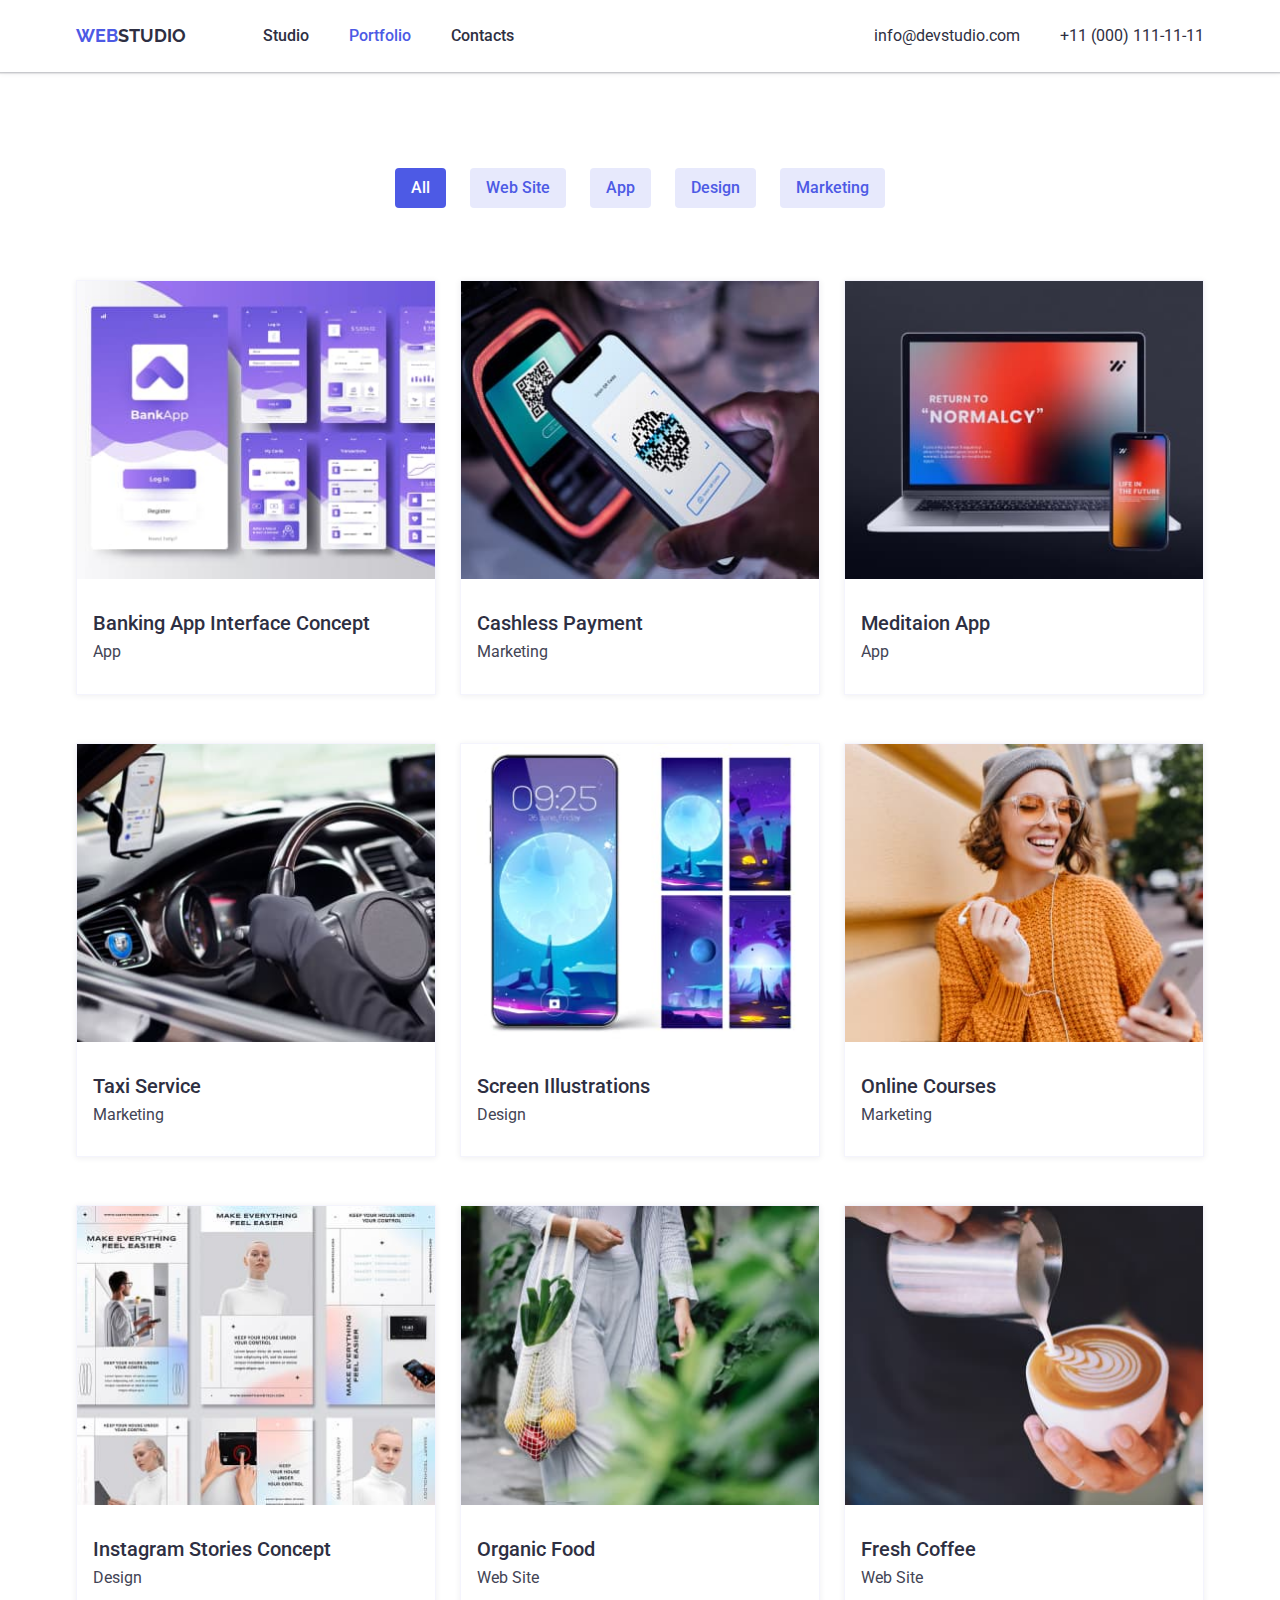
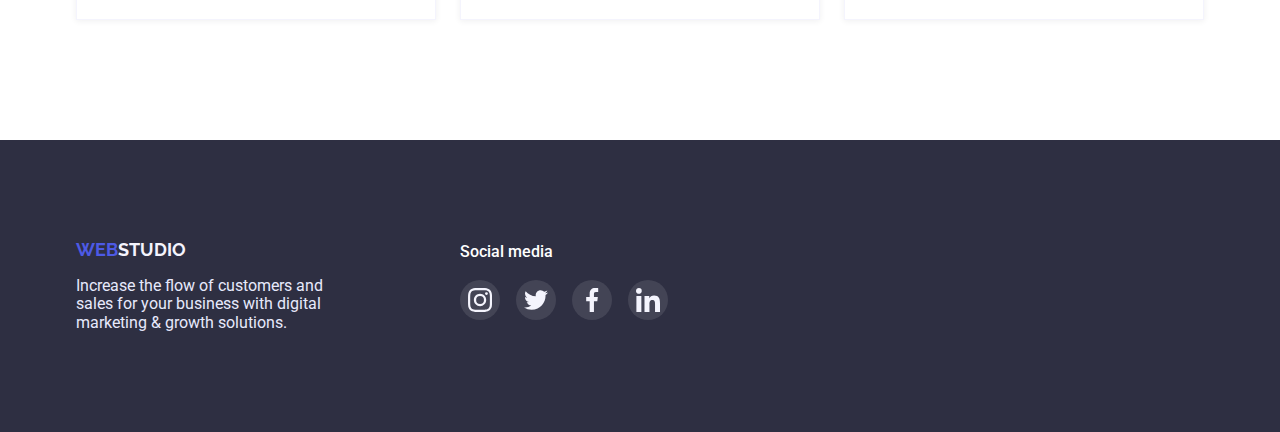
==== portfolio.html @ d269005b "Перенос проекта" ====
<!DOCTYPE html>
<html lang="en">
	<head>
		<meta charset="UTF-8" />
		<meta http-equiv="X-UA-Compatible" content="IE=edge" />
		<meta name="viewport" content="width=device-width, initial-scale=1.0" />
		<title>Portfolio</title>
		<link
			href="https://fonts.googleapis.com/css2?family=Raleway:wght@700&family=Roboto:wght@400;500;700;900&display=swap"
			rel="stylesheet"
		/>
		<link rel="stylesheet" href="./css/modern-normalize.css" />
		<link rel="stylesheet" href="./css/styles.css" />
	</head>
	<body>
		<header class="header">
			<div class="container main-nav">
				<a href="./index.html" class="logo">Web<span class="logo-dark">Studio</span></a>
				<nav>
					<ul class="site-nav list">
						<li class="item"><a href="./index.html" class="link underlineless">Studio</a></li>
						<li class="item"><a href="./portfolio.html" class="link underlineless current">Portfolio</a></li>
						<li class="item"><a href="" class="link underlineless">Contacts</a></li>
					</ul>
				</nav>
				<ul class="contact list">
					<li class="item"><a href="mailto:info@devstudio.com" class="link underlineless">info@devstudio.com</a></li>
					<li class="item"><a href="tel:+110001111111" class="link underlineless">+11 (000) 111-11-11</a></li>
				</ul>
			</div>
		</header>

		<main>
			<section class="section portfolio">
				<div class="container">
					<h1 class="section-title visually-hidden">Portfolio</h1>
					<ul class="filters-list list">
						<li class="filters">
							<button type="button" class="button primary">All</button>
						</li>
						<li class="filters">
							<button type="button" class="button secondary">Web Site</button>
						</li>
						<li class="filters">
							<button type="button" class="button secondary">App</button>
						</li>
						<li class="filters">
							<button type="button" class="button secondary">Design</button>
						</li>
						<li class="filters">
							<button type="button" class="button secondary">Marketing</button>
						</li>
					</ul>
					<ul class="list works">
						<li class="works-item shadow">
							<a href="" class="underlineless">
								<img
									src="./images/cards/card-01.jpg"
									alt="Banking App Interface Concept"
									width="360"
									class="card-img"
								/>
								<div class="cards"
									><h2 class="card-name">Banking App Interface Concept</h2> <p class="card-description">App</p></div
								>
							</a>
						</li>
						<li class="works-item shadow">
							<a href="" class="underlineless">
								<img src="./images/cards/card-02.jpg" alt="Cashless Payment" width="360" class="card-img" />
								<div class="cards"
									><h2 class="card-name">Cashless Payment</h2> <p class="card-description">Marketing</p></div
								>
							</a>
						</li>
						<li class="works-item shadow">
							<a href="" class="underlineless">
								<img src="./images/cards/card-03.jpg" alt="Meditaion App" width="360" class="card-img" />
								<div class="cards"><h2 class="card-name">Meditaion App</h2> <p class="card-description">App</p></div>
							</a>
						</li>
						<li class="works-item shadow">
							<a href="" class="underlineless">
								<img src="./images/cards/card-04.jpg" alt="Taxi Service" width="360" class="card-img" />
								<div class="cards"
									><h2 class="card-name">Taxi Service</h2> <p class="card-description">Marketing</p></div
								>
							</a>
						</li>
						<li class="works-item shadow">
							<a href="" class="underlineless">
								<img src="./images/cards/card-05.jpg" alt="Screen Illustrations" width="360" class="card-img" />
								<div class="cards"
									><h2 class="card-name">Screen Illustrations</h2> <p class="card-description">Design</p></div
								>
							</a>
						</li>
						<li class="works-item shadow">
							<a href="" class="underlineless">
								<img src="./images/cards/card-06.jpg" alt="Online Courses" width="360" class="card-img" />
								<div class="cards"
									><h2 class="card-name">Online Courses</h2> <p class="card-description">Marketing</p></div
								>
							</a>
						</li>
						<li class="works-item shadow">
							<a href="" class="underlineless">
								<img src="./images/cards/card-07.jpg" alt="Instagram Stories Concept" width="360" class="card-img" />
								<div class="cards"
									><h2 class="card-name">Instagram Stories Concept</h2> <p class="card-description">Design</p></div
								>
							</a>
						</li>
						<li class="works-item shadow">
							<a href="" class="underlineless">
								<img src="./images/cards/card-08.jpg" alt="Organic Food" width="360" class="card-img" />
								<div class="cards"
									><h2 class="card-name">Organic Food</h2> <p class="card-description">Web Site</p></div
								>
							</a>
						</li>
						<li class="works-item shadow">
							<a href="" class="underlineless">
								<img src="./images/cards/card-09.jpg" alt="Fresh Coffee" width="360" class="card-img" />
								<div class="cards"
									><h2 class="card-name">Fresh Coffee</h2> <p class="card-description">Web Site</p></div
								>
							</a>
						</li>
					</ul>
				</div>
			</section>
		</main>

		<footer class="footer">
			<div class="container footer-flex">
				<div>
					<div class="logo-footer"
						><a href="./index.html" class="logo">Web<span class="logo-light">Studio</span></a></div
					>
					<p class="footer-description"
						>Increase the flow of customers and sales for your business with digital marketing & growth solutions.</p
					>
				</div>
				<div>
					<p class="social-media">Social media</p>
					<ul class="list social-media-list">
						<li
							><a href="#inst" class="social-media-link">
								<svg width="24" height="24">
									<use href="./images/icons.svg#icon-inst"></use>
								</svg> </a
						></li>
						<li
							><a href="#twit" class="social-media-link">
								<svg width="24" height="24">
									<use href="./images/icons.svg#icon-twit"></use>
								</svg> </a
						></li>
						<li
							><a href="#fb" class="social-media-link">
								<svg width="24" height="24">
									<use href="./images/icons.svg#icon-fb"></use>
								</svg> </a
						></li>
						<li
							><a href="#lnkd" class="social-media-link">
								<svg width="24" height="24">
									<use href="./images/icons.svg#icon-lnkd"></use>
								</svg> </a
						></li>
					</ul>
				</div>
			</div>
		</footer>
	</body>
</html>
---- css/styles.css ----
/* Variable colors */

:root {
    --primary: #4D5AE5; /* CTAs, focused, active states, links */
    --dark: #2E2F42; /* overlays, shadows, headings */
    --success: #31D0AA; /* valid fields, success messages */
    --text: #434455; /* body text */
    --subtle-text: #8E8F99; /*helper text, deemphasized text */
    --accent: #E7E9FC; /* accent color, hairlines, subtle backgrounds */
    --light: #F4F4FD; /* light mode backgrounds, light mode dialogs/alerts */
    --white: #FFFFFF;
    --customers: #8e8f99;
  }

/* General */

body {
    font-family: 'Roboto', sans-serif;
    font-size: 16px;  
    color: var(--text);
    background-color: var(--white);
}

h2 {
    margin: 0;
    padding: 0;

    text-align: center;
}

h1, h2, h3, p, ul {
    margin: 0;
    padding: 0;
}

.list {
    margin: 0;
    padding: 0;

    list-style: none;
}

.underlineless {
    text-decoration: none;
}

.visually-hidden { 
    position: absolute;
    width: 1px;
    height: 1px;
    margin: -1px;
    border: 0;
    padding: 0;
    clip: rect(0 0 0 0);
    overflow: hidden;
} 

.card-name ~ p {
    margin: 0;
}

/* Logo */

.logo {
    font-family: 'Raleway';
    font-size: 18px;
    font-weight: 700;
    text-transform: uppercase;
    text-decoration: none;
    color:  var(--primary);
}

.logo-dark {
    color: var(--dark);
}

.logo-light {
    color: var(--light);
}

.logo-footer {
    display: block;
    margin-bottom: 16px;
}

/* Container */

.container {
    width: 1158px;
    margin: 0 auto;
    padding: 0px 15px;
}

.shadow {
    border: 0.5px solid #F4F4FD;
    box-shadow: 0px 1px 6px rgba(46, 47, 66, 0.08);
}

/* Main nav */

.header {
    background-color: #FFFFFF;
    box-shadow: 0px 2px 1px rgba(46, 47, 66, 0.08), 
            0px 1px 1px rgba(46, 47, 66, 0.16), 
            0px 1px 6px rgba(46, 47, 66, 0.08);
}

.main-nav {
display: flex;
align-items: center;
}

/* Site nav */

.site-nav {
    display: flex;
    margin-left: 77px;

    font-size: 16px;
    font-weight: 500;
    line-height: 1.5;
}

.site-nav .item:not(:last-child) {
    margin-right: 40px;
}

.site-nav .link {
    display: block;
    padding-top: 24px;
    padding-bottom: 24px;

    color:  var(--dark);
}

.site-nav .link:hover,
.site-nav .link:focus {
    color: var(--text);
}

.site-nav .link:active {
    color: var(--primary);
}

.site-nav .current {
    color: var(--primary);
}

/* Contacts */

.contact {
    display: flex;
    margin-left: auto;
}

.contact .item + .item {
    margin-left: 40px;
}

.contact .link {
    color: var(--dark);
}

.contact .link:hover, 
.contact .link:focus {
    color: var(--primary);
}

/* Hero */

.hero {
    max-width: 1440px;
    height: 600px;
    margin-left: auto;
    margin-right: auto;
    padding-top: 192px;
    padding-bottom: 192px;

    background-image:linear-gradient(to right, rgba(46,47,66, 0.7), rgba(46,47,66, 0.7)), url(../images/hero-bg.jpg);
    background-color: var(--dark);
    background-repeat: no-repeat;
    background-position: center;
    background-size: cover;

    text-align: center;
    color: var(--white);
}

.hero-title {
    margin-top: 0;
    margin-bottom: 48px;

    font-size: 56px;
    font-weight: 500;  
}

/* Section */

.section {
    padding-top: 120px;
    padding-bottom: 120px;
}

.section-adv {
    padding-top: 120px;
}

.section-title {
    margin-bottom: 72px;

    font-size: 36px;
    font-weight: 500;
    text-transform: capitalize;
    color: var(--dark);
}

.section.light {
    background-color: var(--light);
}

/* Advantage */

.advantage {
    margin-top: 0;
    margin: 8px 0;

    font-size: 24px;
    font-weight: 500;
    line-height: 1.2;  
    color: var(--dark);   
}

.advantage-icon {
    width: 100%;
    height: 112px;
    background-color:var(--light);
    display: flex;
    align-items: center;
    justify-content: center;
}

.advantage ~ p {
    line-height: 1.5;  
}

.advantage-list {
    display: flex;
}

.advantage-list .item {
    width: 264px;
}

.advantage-list .item:not(:last-child) {
    margin-right: 24px;
}

.advantage ~ p {
    margin: 0;
}

/* Dev Img */

.dev-img {
    display: flex;
}

.dev-img .item:not(:last-child) {
    margin-right: 24px;
}

.dev-img-item {
    display: block;
}

/* Team */

.team-list {
    display: flex;
}

.team-item:not(:last-child) {
    margin-right: 24px;    
}

.team-card {
    background-color: var(--white);
    text-align: center;
    padding: 32px 16px;
}

.team-card p {
    padding-bottom: 8px;
}

.team-name {
    padding-bottom: 8px;
    font-size: 20px;
    font-weight: 500;
    line-height: 1.2;
    color: var(--dark);  
}

.team-img {
    display: block;
}

.team-links {
    display: flex;
    justify-content: space-between;
    align-items: center;
    height: 48px;
}

.team-links li {
    width: 40px;
    height: 40px;
}

.team-link {
    display: block;
    width: 100%;
    height: 100%;
    background-color: var(--primary);
    border-radius: 50%;
    display: flex;
    justify-content: center;
    align-items: center;
}

/* Customers */

.customers {
    display: flex;
    justify-content: space-between;
}

.customers .list {
    width: 168px;
    height: 88px;
}

.customer-item {
    display: flex;
    justify-content: center;
    align-items: center;
    width: 100%;
    height: 100%;
    border: 1px solid var(--subtle-text);
    border-radius: 4px;
    fill: var(--customers);
}

.customer-item:hover,
.customer-item:focus {
    border: 1px solid var(--primary);
    border-radius: 4px;
    fill: var(--primary);
}

/* Button */

button {
    padding: 8px 16px;

    font-size: 16px;
    font-family: inherit;
    font-weight: 500;
    line-height: 1.5;
    border: 0px;
    border-radius: 4px;
    cursor: pointer;
}

.button:hover, .button:focus {
    box-shadow: 0px 3px 1px rgba(0, 0, 0, 0.1), 0px 2px 1px rgba(0, 0, 0, 0.08), 0px 2px 2px rgba(0, 0, 0, 0.12);
}

.button-hero:hover, .button-hero:focus {
    box-shadow: 0px 1px 6px rgba(46, 47, 66, 0.08), 0px 1px 1px rgba(46, 47, 66, 0.16), 0px 2px 1px rgba(46, 47, 66, 0.08);
}

.filters-list {
    display: flex;
    justify-content: center;
}

.filters:not(:last-child) {
    margin-right: 24px;
}

button.primary {
    color: var(--white);
    background-color: var(--primary);
}

button.primary:active {
    background-color: #404BBF;
}

button.secondary {
    color: var(--primary);
    background-color: var(--accent);
}

button.secondary:hover,
button.secondary:focus {
    color: var(--white);
    background-color: var(--primary);  
}

button.secondary:active {
    color: var(--white);
    background-color: #404BBF;
}

/* Portfolio */

.portfolio {
    padding-top: 96px;
    padding-bottom: 120px;
}

.works {
    margin-top: 72px;
}

.list.works {
    display: flex;
    flex-wrap: wrap;
}

.works-item {
    width: 360px;
    margin-right: 24px;
    margin-bottom: 48px;
}

.works-item a:hover {
    display: block;
    box-shadow: 0px 1px 6px rgba(46, 47, 66, 0.08), 0px 1px 1px rgba(46, 47, 66, 0.16), 0px 2px 1px rgba(46, 47, 66, 0.08);
}

.works-item:nth-child(3n) {
    margin-right: 0px;
}

.works-item:nth-last-child(-n+3) {
    margin-bottom: 0px;
}

.card-img {
    width: 100%;
    display: block;
}

.cards {
    padding-left: 16px;
    padding-right: 16px;
    background-color: var(--white);
    text-align: left;
    padding-top: 32px;
    padding-bottom: 32px;
}

.card-name {
    padding-bottom: 8px;
    font-size: 20px;
    font-weight: 500;
    line-height: 1.2;
    text-align: left;
    color: var(--dark); 
}

.card-description {
    color: var(--text);
}

/* Footer */

.footer {
    padding: 100px 0px;

    color: var(--accent);
    background-color: var(--dark);
}

.footer-description {
margin-bottom: 0;
margin-right: 120px;
width: 264px;
}

.footer-flex {
    display: flex;
}

.social-media {
    width: 208px;
    color: var(--white);
    font-weight: 500;
    line-height: 1.5;
    margin-bottom: 16px;
}

.social-media-list {
    display: flex;
    justify-content: space-between;
}

.social-media-link {
    display: inline-block;
    width: 40px;
    height: 40px;
    background-color: rgba(255, 255, 255, 0.1);
    border-radius: 50%;
    display: flex;
    justify-content: center;
    align-items: center;
}

.social-media-link:hover,
.social-media-link:focus {
    background-color: var(--success);
}
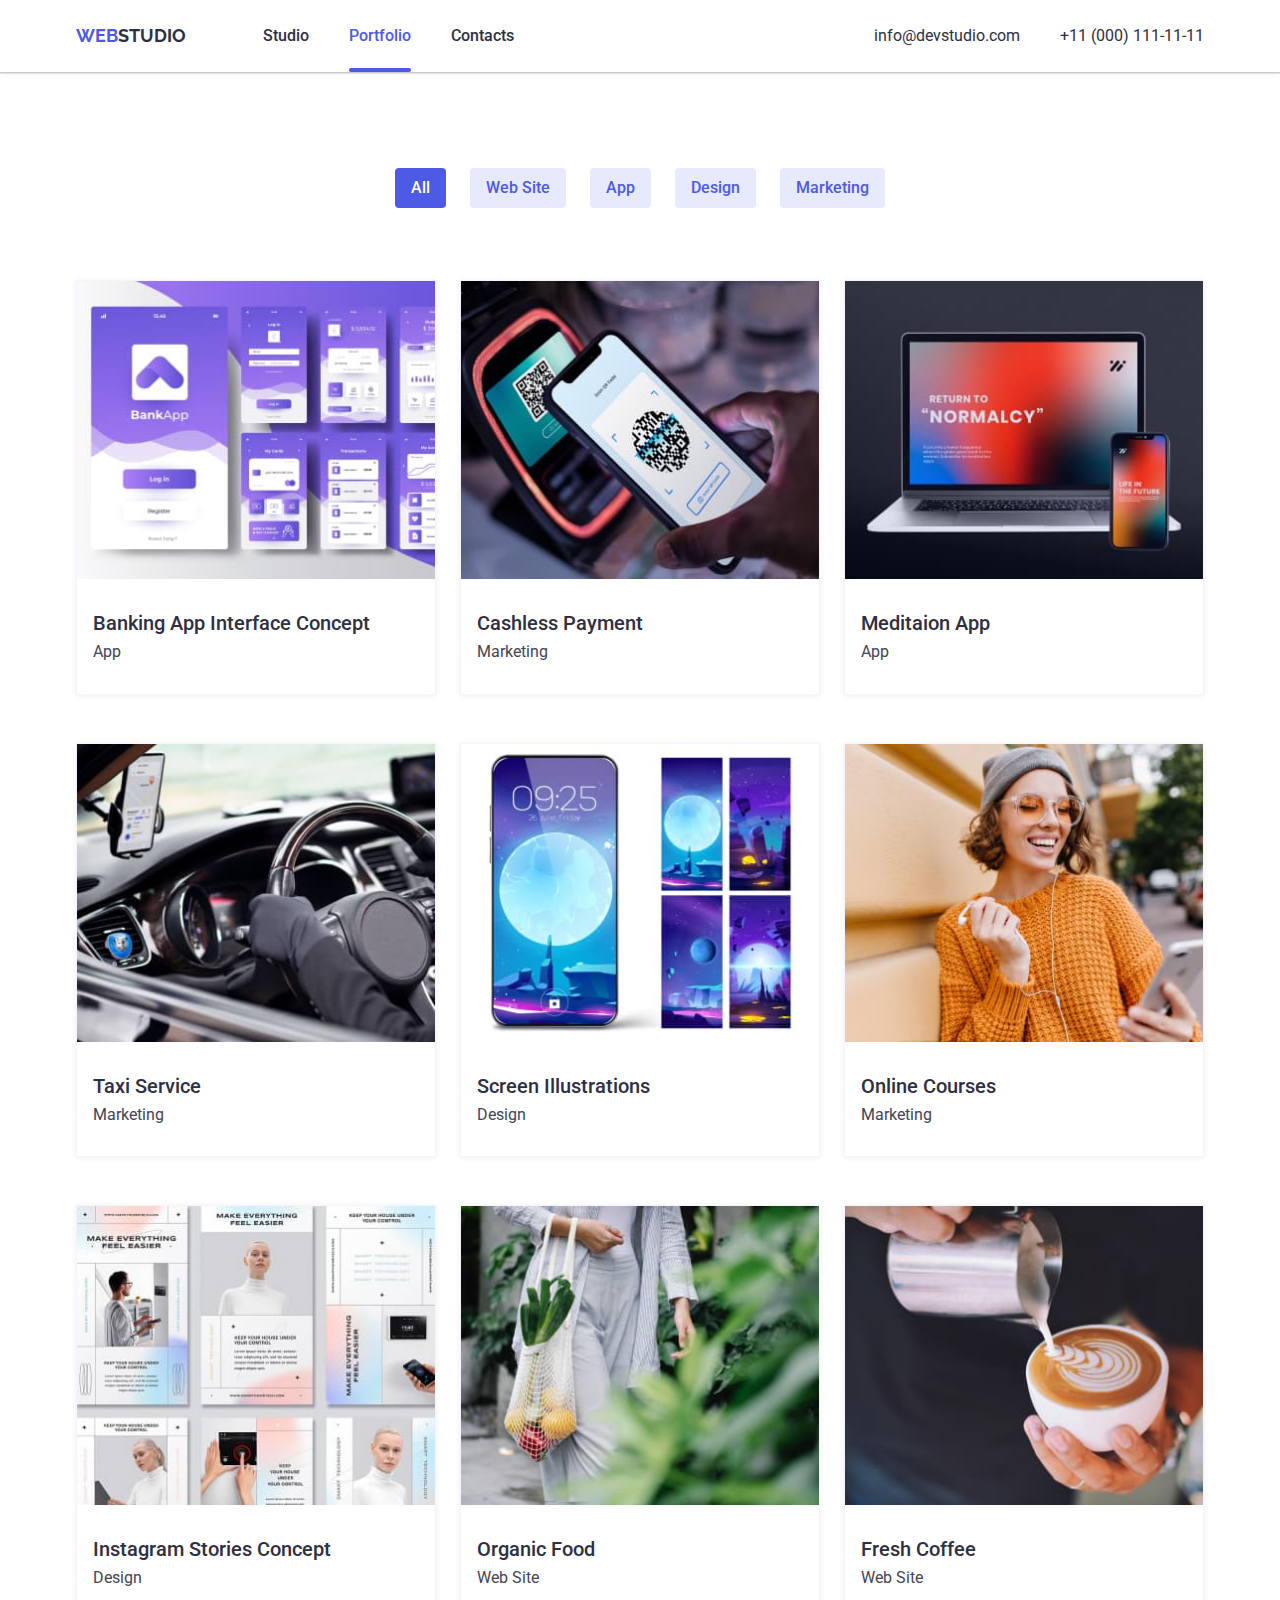
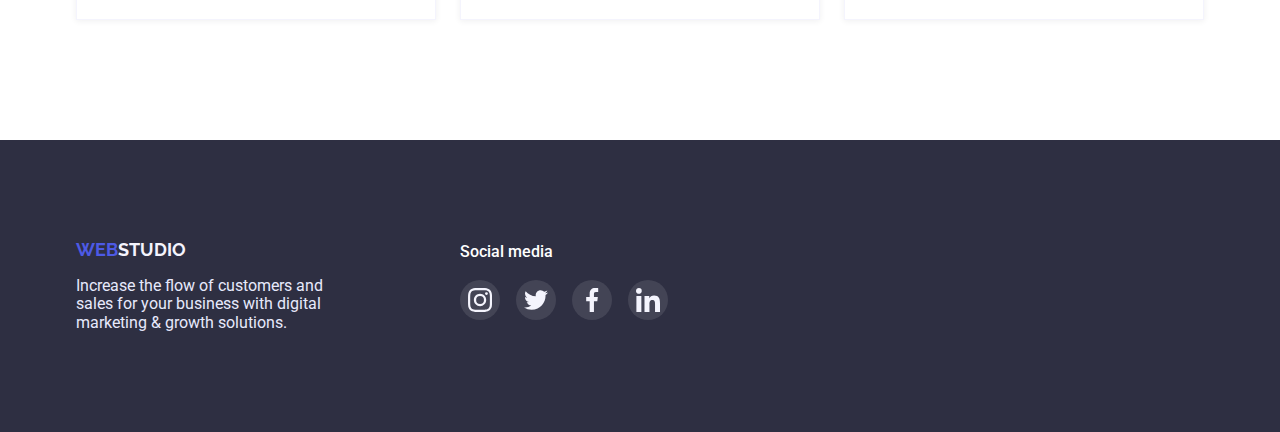
==== commit 6dde42b6: "Card descriptions" ====
--- a/portfolio.html
+++ b/portfolio.html
@@ -54,77 +54,126 @@
 					<ul class="list works">
 						<li class="works-item shadow">
 							<a href="" class="underlineless">
-								<img
-									src="./images/cards/card-01.jpg"
-									alt="Banking App Interface Concept"
-									width="360"
-									class="card-img"
-								/>
-								<div class="cards"
-									><h2 class="card-name">Banking App Interface Concept</h2> <p class="card-description">App</p></div
-								>
-							</a>
-						</li>
-						<li class="works-item shadow">
-							<a href="" class="underlineless">
-								<img src="./images/cards/card-02.jpg" alt="Cashless Payment" width="360" class="card-img" />
-								<div class="cards"
-									><h2 class="card-name">Cashless Payment</h2> <p class="card-description">Marketing</p></div
-								>
-							</a>
-						</li>
-						<li class="works-item shadow">
-							<a href="" class="underlineless">
-								<img src="./images/cards/card-03.jpg" alt="Meditaion App" width="360" class="card-img" />
-								<div class="cards"><h2 class="card-name">Meditaion App</h2> <p class="card-description">App</p></div>
-							</a>
-						</li>
-						<li class="works-item shadow">
-							<a href="" class="underlineless">
-								<img src="./images/cards/card-04.jpg" alt="Taxi Service" width="360" class="card-img" />
-								<div class="cards"
-									><h2 class="card-name">Taxi Service</h2> <p class="card-description">Marketing</p></div
-								>
-							</a>
-						</li>
-						<li class="works-item shadow">
-							<a href="" class="underlineless">
-								<img src="./images/cards/card-05.jpg" alt="Screen Illustrations" width="360" class="card-img" />
-								<div class="cards"
-									><h2 class="card-name">Screen Illustrations</h2> <p class="card-description">Design</p></div
-								>
-							</a>
-						</li>
-						<li class="works-item shadow">
-							<a href="" class="underlineless">
-								<img src="./images/cards/card-06.jpg" alt="Online Courses" width="360" class="card-img" />
-								<div class="cards"
-									><h2 class="card-name">Online Courses</h2> <p class="card-description">Marketing</p></div
-								>
-							</a>
-						</li>
-						<li class="works-item shadow">
-							<a href="" class="underlineless">
-								<img src="./images/cards/card-07.jpg" alt="Instagram Stories Concept" width="360" class="card-img" />
-								<div class="cards"
-									><h2 class="card-name">Instagram Stories Concept</h2> <p class="card-description">Design</p></div
-								>
-							</a>
-						</li>
-						<li class="works-item shadow">
-							<a href="" class="underlineless">
-								<img src="./images/cards/card-08.jpg" alt="Organic Food" width="360" class="card-img" />
-								<div class="cards"
-									><h2 class="card-name">Organic Food</h2> <p class="card-description">Web Site</p></div
-								>
-							</a>
-						</li>
-						<li class="works-item shadow">
-							<a href="" class="underlineless">
-								<img src="./images/cards/card-09.jpg" alt="Fresh Coffee" width="360" class="card-img" />
-								<div class="cards"
-									><h2 class="card-name">Fresh Coffee</h2> <p class="card-description">Web Site</p></div
-								>
+								<div class="card-description"
+									><img
+										src="./images/cards/card-01.jpg"
+										alt="Banking App Interface Concept"
+										width="360"
+										class="card-img"
+									/><div class="card-meta"
+										>14 Stylish and User-Friendly App Design Concepts · Task Manager App · Calorie Tracker App · Exotic
+										Fruit Ecommerce App · Cloud Storage App</div
+									></div
+								>
+								<div class="cards"
+									><h2 class="card-name">Banking App Interface Concept</h2> <p class="card-subname">App</p></div
+								>
+							</a>
+						</li>
+						<li class="works-item shadow">
+							<a href="" class="underlineless">
+								<div class="card-description"
+									><img src="./images/cards/card-02.jpg" alt="Cashless Payment" width="360" class="card-img" /><div
+										class="card-meta"
+										>14 Stylish and User-Friendly App Design Concepts · Task Manager App · Calorie Tracker App · Exotic
+										Fruit Ecommerce App · Cloud Storage App</div
+									></div
+								>
+								<div class="cards"
+									><h2 class="card-name">Cashless Payment</h2> <p class="card-subname">Marketing</p></div
+								>
+							</a>
+						</li>
+						<li class="works-item shadow">
+							<a href="" class="underlineless">
+								<div class="card-description"
+									><img src="./images/cards/card-03.jpg" alt="Meditaion App" width="360" class="card-img" /><div
+										class="card-meta"
+										>14 Stylish and User-Friendly App Design Concepts · Task Manager App · Calorie Tracker App · Exotic
+										Fruit Ecommerce App · Cloud Storage App</div
+									></div
+								>
+								<div class="cards"><h2 class="card-name">Meditaion App</h2> <p class="card-subname">App</p></div>
+							</a>
+						</li>
+						<li class="works-item shadow">
+							<a href="" class="underlineless">
+								<div class="card-description"
+									><img src="./images/cards/card-04.jpg" alt="Taxi Service" width="360" class="card-img" /><div
+										class="card-meta"
+										>14 Stylish and User-Friendly App Design Concepts · Task Manager App · Calorie Tracker App · Exotic
+										Fruit Ecommerce App · Cloud Storage App</div
+									></div
+								>
+								<div class="cards"><h2 class="card-name">Taxi Service</h2> <p class="card-subname">Marketing</p></div>
+							</a>
+						</li>
+						<li class="works-item shadow">
+							<a href="" class="underlineless">
+								<div class="card-description"
+									><img src="./images/cards/card-05.jpg" alt="Screen Illustrations" width="360" class="card-img" /><div
+										class="card-meta"
+										>14 Stylish and User-Friendly App Design Concepts · Task Manager App · Calorie Tracker App · Exotic
+										Fruit Ecommerce App · Cloud Storage App</div
+									></div
+								>
+								<div class="cards"
+									><h2 class="card-name">Screen Illustrations</h2> <p class="card-subname">Design</p></div
+								>
+							</a>
+						</li>
+						<li class="works-item shadow">
+							<a href="" class="underlineless">
+								<div class="card-description"
+									><img src="./images/cards/card-06.jpg" alt="Online Courses" width="360" class="card-img" /><div
+										class="card-meta"
+										>14 Stylish and User-Friendly App Design Concepts · Task Manager App · Calorie Tracker App · Exotic
+										Fruit Ecommerce App · Cloud Storage App</div
+									></div
+								>
+								<div class="cards"><h2 class="card-name">Online Courses</h2> <p class="card-subname">Marketing</p></div>
+							</a>
+						</li>
+						<li class="works-item shadow">
+							<a href="" class="underlineless">
+								<div class="card-description"
+									><img
+										src="./images/cards/card-07.jpg"
+										alt="Instagram Stories Concept"
+										width="360"
+										class="card-img"
+									/><div class="card-meta"
+										>14 Stylish and User-Friendly App Design Concepts · Task Manager App · Calorie Tracker App · Exotic
+										Fruit Ecommerce App · Cloud Storage App</div
+									></div
+								>
+								<div class="cards"
+									><h2 class="card-name">Instagram Stories Concept</h2> <p class="card-subname">Design</p></div
+								>
+							</a>
+						</li>
+						<li class="works-item shadow">
+							<a href="" class="underlineless">
+								<div class="card-description"
+									><img src="./images/cards/card-08.jpg" alt="Organic Food" width="360" class="card-img" /><div
+										class="card-meta"
+										>14 Stylish and User-Friendly App Design Concepts · Task Manager App · Calorie Tracker App · Exotic
+										Fruit Ecommerce App · Cloud Storage App</div
+									></div
+								>
+								<div class="cards"><h2 class="card-name">Organic Food</h2> <p class="card-subname">Web Site</p></div>
+							</a>
+						</li>
+						<li class="works-item shadow">
+							<a href="" class="underlineless">
+								<div class="card-description"
+									><img src="./images/cards/card-09.jpg" alt="Fresh Coffee" width="360" class="card-img" /><div
+										class="card-meta"
+										>14 Stylish and User-Friendly App Design Concepts · Task Manager App · Calorie Tracker App · Exotic
+										Fruit Ecommerce App · Cloud Storage App</div
+									></div
+								>
+								<div class="cards"><h2 class="card-name">Fresh Coffee</h2> <p class="card-subname">Web Site</p></div>
 							</a>
 						</li>
 					</ul>
--- a/css/styles.css
+++ b/css/styles.css
@@ -10,6 +10,7 @@
     --light: #F4F4FD; /* light mode backgrounds, light mode dialogs/alerts */
     --white: #FFFFFF;
     --customers: #8e8f99;
+    --animation: cubic-bezier(0.4, 0, 0.2, 1);
   }
 
 /* General */
@@ -62,6 +63,8 @@
 /* Logo */
 
 .logo {
+    padding-top: 24px;
+    padding-bottom: 24px;
     font-family: 'Raleway';
     font-size: 18px;
     font-weight: 700;
@@ -131,11 +134,13 @@
     padding-bottom: 24px;
 
     color:  var(--dark);
+    transition: color 250ms var(--animation);
 }
 
 .site-nav .link:hover,
 .site-nav .link:focus {
     color: var(--text);
+
 }
 
 .site-nav .link:active {
@@ -143,7 +148,22 @@
 }
 
 .site-nav .current {
-    color: var(--primary);
+    color: var(--primary);   
+}
+
+.site-nav .item {
+    position: relative;
+}
+
+.site-nav .current::after {
+    content: "";
+    display: block;
+    width: 100%;
+    height: 4px;
+    background-color: var(--primary);
+    border-radius: 2px;
+    position: absolute;
+    bottom: 0;
 }
 
 /* Contacts */
@@ -159,6 +179,7 @@
 
 .contact .link {
     color: var(--dark);
+    transition: color 250ms var(--animation);
 }
 
 .contact .link:hover, 
@@ -349,6 +370,7 @@
     border: 1px solid var(--subtle-text);
     border-radius: 4px;
     fill: var(--customers);
+    transition: fill 250ms var(--animation), border 250ms var(--animation);
 }
 
 .customer-item:hover,
@@ -370,10 +392,12 @@
     border: 0px;
     border-radius: 4px;
     cursor: pointer;
+    transition: background-color 250ms var(--animation), color 250ms var(--animation) 50ms, box-shadow 250ms var(--animation);
 }
 
 .button:hover, .button:focus {
     box-shadow: 0px 3px 1px rgba(0, 0, 0, 0.1), 0px 2px 1px rgba(0, 0, 0, 0.08), 0px 2px 2px rgba(0, 0, 0, 0.12);
+
 }
 
 .button-hero:hover, .button-hero:focus {
@@ -406,7 +430,7 @@
 button.secondary:hover,
 button.secondary:focus {
     color: var(--white);
-    background-color: var(--primary);  
+    background-color: var(--primary);
 }
 
 button.secondary:active {
@@ -439,6 +463,7 @@
 .works-item a:hover {
     display: block;
     box-shadow: 0px 1px 6px rgba(46, 47, 66, 0.08), 0px 1px 1px rgba(46, 47, 66, 0.16), 0px 2px 1px rgba(46, 47, 66, 0.08);
+    transition: box-shadow 250ms var(--animation);
 }
 
 .works-item:nth-child(3n) {
@@ -452,6 +477,47 @@
 .card-img {
     width: 100%;
     display: block;
+}
+
+.card-description {
+    position: relative;
+    overflow: hidden;
+}
+
+.card-description::after {
+    display: inline-block;
+    content: "";
+    position: absolute;
+    top: 0;
+    left: 0;
+    width: 100%;
+    height: 100%;
+    background-color: rgba(77, 90, 229, 0.95);
+    opacity: 0;
+    transform: translateY(100%);
+    transition: transform 250ms var(--animation);
+}
+
+.card-description:hover::after,
+.card-description:focus::after {
+    opacity: 1;
+    transform: translateY(0);
+}
+
+.card-meta {
+    position: absolute;
+    top: 0;
+    height: 100%;
+    padding: 40px 32px;
+    color: var(--light);
+    opacity: 0;
+    transition: opacity 150ms var(--animation);
+}
+
+.card-meta:hover,
+.card-meta:focus {
+    opacity: 1;
+    z-index: 1;
 }
 
 .cards {
@@ -472,7 +538,7 @@
     color: var(--dark); 
 }
 
-.card-description {
+.card-subname {
     color: var(--text);
 }
 
@@ -517,9 +583,53 @@
     display: flex;
     justify-content: center;
     align-items: center;
+    transition: background-color 250ms var(--animation);
 }
 
 .social-media-link:hover,
 .social-media-link:focus {
     background-color: var(--success);
+}
+
+/* Backdrop & Modal */
+
+.backdrop {
+    position: fixed;
+    top: 0;
+    left: 0;
+
+    width: 100%;
+    height: 100%;
+
+    background-color: rgba(46, 47, 66, 0.4);
+    transform: scaleY(1);
+    transition: transform 500ms var(--animation), opacity 300ms var(--animation);
+}
+
+.backdrop.is-hidden {
+    opacity: 0;
+    transform: scaleY(0);
+    pointer-events: none;
+}
+
+.modal {
+    position: absolute;
+    top: 50%;
+    left: 50%;
+    transform: translate(-50%, -50%);
+
+    width: 408px;
+    height: 576px;
+    padding: 24px;
+
+    background-color: #FCFCFC;
+    border-radius: 4px;
+    box-shadow: 0px 1px 1px rgba(0, 0, 0, 0.14), 0px 1px 3px rgba(0, 0, 0, 0.12), 0px 2px 1px rgba(0, 0, 0, 0.2);
+}
+
+.modal-close-btn {
+    display: flex;
+    justify-content: flex-end;
+    margin-bottom: 24px;
+    cursor: pointer;
 }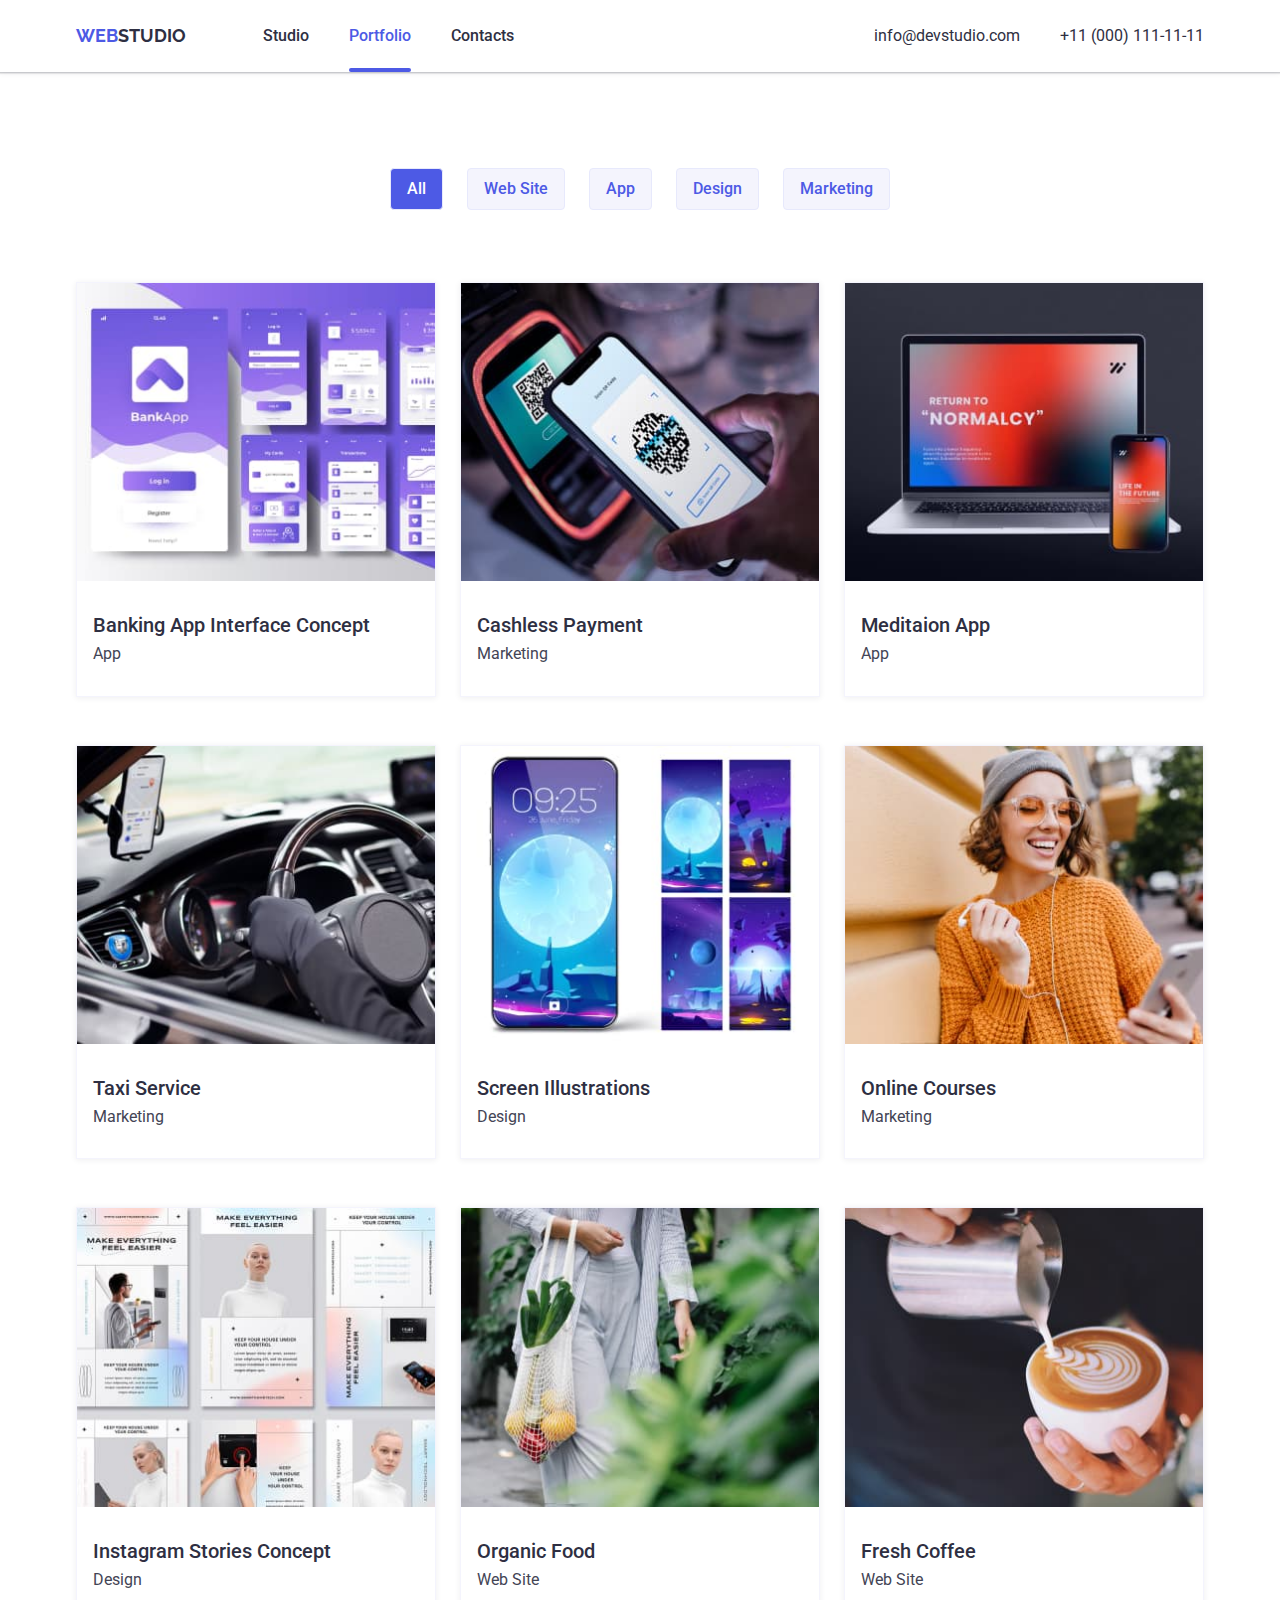
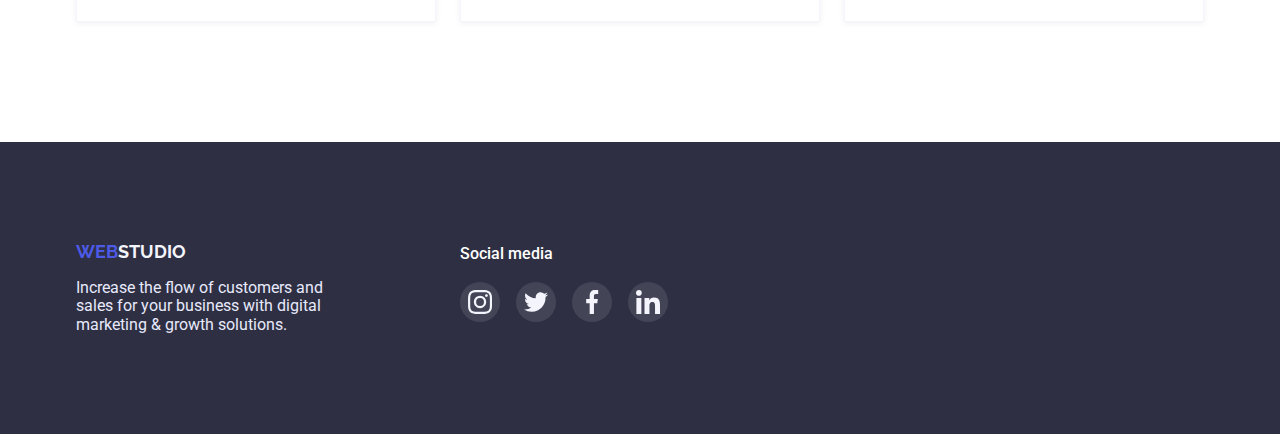
==== commit dfcf84d3: "Fix" ====
--- a/portfolio.html
+++ b/portfolio.html
@@ -54,17 +54,15 @@
 					<ul class="list works">
 						<li class="works-item shadow">
 							<a href="" class="underlineless">
-								<div class="card-description"
-									><img
+								<div class="card-description">
+									<img
 										src="./images/cards/card-01.jpg"
 										alt="Banking App Interface Concept"
 										width="360"
-										class="card-img"
-									/><div class="card-meta"
-										>14 Stylish and User-Friendly App Design Concepts · Task Manager App · Calorie Tracker App · Exotic
-										Fruit Ecommerce App · Cloud Storage App</div
-									></div
-								>
+										class="card-img"/>
+									<p class="card-text">14 Stylish and User-Friendly App Design Concepts · Task Manager App · Calorie Tracker App · Exotic
+									Fruit Ecommerce App · Cloud Storage App</p>
+								</div>
 								<div class="cards"
 									><h2 class="card-name">Banking App Interface Concept</h2> <p class="card-subname">App</p></div
 								>
@@ -72,13 +70,9 @@
 						</li>
 						<li class="works-item shadow">
 							<a href="" class="underlineless">
-								<div class="card-description"
-									><img src="./images/cards/card-02.jpg" alt="Cashless Payment" width="360" class="card-img" /><div
-										class="card-meta"
-										>14 Stylish and User-Friendly App Design Concepts · Task Manager App · Calorie Tracker App · Exotic
-										Fruit Ecommerce App · Cloud Storage App</div
-									></div
-								>
+								<div class="card-description">
+									<img src="./images/cards/card-02.jpg" alt="Cashless Payment" width="360" class="card-img" /><p class="card-text">14 Stylish and User-Friendly App Design Concepts · Task Manager App · Calorie Tracker App · Exotic
+										Fruit Ecommerce App · Cloud Storage App</p></div>
 								<div class="cards"
 									><h2 class="card-name">Cashless Payment</h2> <p class="card-subname">Marketing</p></div
 								>
@@ -87,36 +81,25 @@
 						<li class="works-item shadow">
 							<a href="" class="underlineless">
 								<div class="card-description"
-									><img src="./images/cards/card-03.jpg" alt="Meditaion App" width="360" class="card-img" /><div
-										class="card-meta"
-										>14 Stylish and User-Friendly App Design Concepts · Task Manager App · Calorie Tracker App · Exotic
-										Fruit Ecommerce App · Cloud Storage App</div
-									></div
-								>
+									><img src="./images/cards/card-03.jpg" alt="Meditaion App" width="360" class="card-img" /><p class="card-text">14 Stylish and User-Friendly App Design Concepts · Task Manager App · Calorie Tracker App · Exotic
+										Fruit Ecommerce App · Cloud Storage App</p>
+									</div>
 								<div class="cards"><h2 class="card-name">Meditaion App</h2> <p class="card-subname">App</p></div>
 							</a>
 						</li>
 						<li class="works-item shadow">
 							<a href="" class="underlineless">
 								<div class="card-description"
-									><img src="./images/cards/card-04.jpg" alt="Taxi Service" width="360" class="card-img" /><div
-										class="card-meta"
-										>14 Stylish and User-Friendly App Design Concepts · Task Manager App · Calorie Tracker App · Exotic
-										Fruit Ecommerce App · Cloud Storage App</div
-									></div
-								>
+									><img src="./images/cards/card-04.jpg" alt="Taxi Service" width="360" class="card-img" /><p class="card-text">14 Stylish and User-Friendly App Design Concepts · Task Manager App · Calorie Tracker App · Exotic
+										Fruit Ecommerce App · Cloud Storage App</p></div>
 								<div class="cards"><h2 class="card-name">Taxi Service</h2> <p class="card-subname">Marketing</p></div>
 							</a>
 						</li>
 						<li class="works-item shadow">
 							<a href="" class="underlineless">
 								<div class="card-description"
-									><img src="./images/cards/card-05.jpg" alt="Screen Illustrations" width="360" class="card-img" /><div
-										class="card-meta"
-										>14 Stylish and User-Friendly App Design Concepts · Task Manager App · Calorie Tracker App · Exotic
-										Fruit Ecommerce App · Cloud Storage App</div
-									></div
-								>
+									><img src="./images/cards/card-05.jpg" alt="Screen Illustrations" width="360" class="card-img" /><p class="card-text">14 Stylish and User-Friendly App Design Concepts · Task Manager App · Calorie Tracker App · Exotic
+										Fruit Ecommerce App · Cloud Storage App</p></div>
 								<div class="cards"
 									><h2 class="card-name">Screen Illustrations</h2> <p class="card-subname">Design</p></div
 								>
@@ -125,12 +108,8 @@
 						<li class="works-item shadow">
 							<a href="" class="underlineless">
 								<div class="card-description"
-									><img src="./images/cards/card-06.jpg" alt="Online Courses" width="360" class="card-img" /><div
-										class="card-meta"
-										>14 Stylish and User-Friendly App Design Concepts · Task Manager App · Calorie Tracker App · Exotic
-										Fruit Ecommerce App · Cloud Storage App</div
-									></div
-								>
+									><img src="./images/cards/card-06.jpg" alt="Online Courses" width="360" class="card-img" /><p class="card-text">14 Stylish and User-Friendly App Design Concepts · Task Manager App · Calorie Tracker App · Exotic
+										Fruit Ecommerce App · Cloud Storage App</p></div>
 								<div class="cards"><h2 class="card-name">Online Courses</h2> <p class="card-subname">Marketing</p></div>
 							</a>
 						</li>
@@ -142,37 +121,25 @@
 										alt="Instagram Stories Concept"
 										width="360"
 										class="card-img"
-									/><div class="card-meta"
-										>14 Stylish and User-Friendly App Design Concepts · Task Manager App · Calorie Tracker App · Exotic
-										Fruit Ecommerce App · Cloud Storage App</div
-									></div
-								>
+									/><p class="card-text">14 Stylish and User-Friendly App Design Concepts · Task Manager App · Calorie Tracker App · Exotic
+										Fruit Ecommerce App · Cloud Storage App</p></div>
 								<div class="cards"
-									><h2 class="card-name">Instagram Stories Concept</h2> <p class="card-subname">Design</p></div
-								>
+									><h2 class="card-name">Instagram Stories Concept</h2> <p class="card-subname">Design</p></div>
 							</a>
 						</li>
 						<li class="works-item shadow">
 							<a href="" class="underlineless">
 								<div class="card-description"
-									><img src="./images/cards/card-08.jpg" alt="Organic Food" width="360" class="card-img" /><div
-										class="card-meta"
-										>14 Stylish and User-Friendly App Design Concepts · Task Manager App · Calorie Tracker App · Exotic
-										Fruit Ecommerce App · Cloud Storage App</div
-									></div
-								>
+									><img src="./images/cards/card-08.jpg" alt="Organic Food" width="360" class="card-img" /><p class="card-text">14 Stylish and User-Friendly App Design Concepts · Task Manager App · Calorie Tracker App · Exotic
+										Fruit Ecommerce App · Cloud Storage App</p></div>
 								<div class="cards"><h2 class="card-name">Organic Food</h2> <p class="card-subname">Web Site</p></div>
 							</a>
 						</li>
 						<li class="works-item shadow">
 							<a href="" class="underlineless">
 								<div class="card-description"
-									><img src="./images/cards/card-09.jpg" alt="Fresh Coffee" width="360" class="card-img" /><div
-										class="card-meta"
-										>14 Stylish and User-Friendly App Design Concepts · Task Manager App · Calorie Tracker App · Exotic
-										Fruit Ecommerce App · Cloud Storage App</div
-									></div
-								>
+									><img src="./images/cards/card-09.jpg" alt="Fresh Coffee" width="360" class="card-img" /><p class="card-text">14 Stylish and User-Friendly App Design Concepts · Task Manager App · Calorie Tracker App · Exotic
+										Fruit Ecommerce App · Cloud Storage App</p></div>
 								<div class="cards"><h2 class="card-name">Fresh Coffee</h2> <p class="card-subname">Web Site</p></div>
 							</a>
 						</li>
--- a/css/styles.css
+++ b/css/styles.css
@@ -389,7 +389,7 @@
     font-family: inherit;
     font-weight: 500;
     line-height: 1.5;
-    border: 0px;
+    border: 1px solid #E7E9FC;
     border-radius: 4px;
     cursor: pointer;
     transition: background-color 250ms var(--animation), color 250ms var(--animation) 50ms, box-shadow 250ms var(--animation);
@@ -424,13 +424,14 @@
 
 button.secondary {
     color: var(--primary);
-    background-color: var(--accent);
+    background-color: var(--light);
 }
 
 button.secondary:hover,
 button.secondary:focus {
     color: var(--white);
     background-color: var(--primary);
+    border: 1px solid var(--primary);
 }
 
 button.secondary:active {
@@ -484,24 +485,26 @@
     overflow: hidden;
 }
 
-.card-description::after {
-    display: inline-block;
-    content: "";
+.card-text {
+    line-height: 1.5;
     position: absolute;
     top: 0;
     left: 0;
     width: 100%;
     height: 100%;
-    background-color: rgba(77, 90, 229, 0.95);
+    padding: 40px 32px;
+    background: rgba(77, 90, 229, 0.9);
+    color: var(--light);
     opacity: 0;
     transform: translateY(100%);
+    transition: transform 250ms var(--animation), opacity 250ms var(--animation);
+}
+
+.works-item a:hover .card-text,
+.works-item a:focus .card-text {
+    transform: translateY(0);
     transition: transform 250ms var(--animation);
-}
-
-.card-description:hover::after,
-.card-description:focus::after {
     opacity: 1;
-    transform: translateY(0);
 }
 
 .card-meta {
@@ -511,13 +514,13 @@
     padding: 40px 32px;
     color: var(--light);
     opacity: 0;
-    transition: opacity 150ms var(--animation);
 }
 
 .card-meta:hover,
 .card-meta:focus {
     opacity: 1;
     z-index: 1;
+    transition: opacity 1000ms var(--animation);
 }
 
 .cards {
@@ -632,4 +635,21 @@
     justify-content: flex-end;
     margin-bottom: 24px;
     cursor: pointer;
+}
+
+.close-btn {
+    margin: 0;
+    padding: 0;
+    background-color: transparent;
+    background-image: url(../images/close.svg);
+    background-size: contain;
+    width: 24px;
+    height: 24px;
+}
+
+.close-btn:hover {
+    background-image: url(../images/close2.svg);
+    background-size: contain;
+    width: 24px;
+    height: 24px;
 }